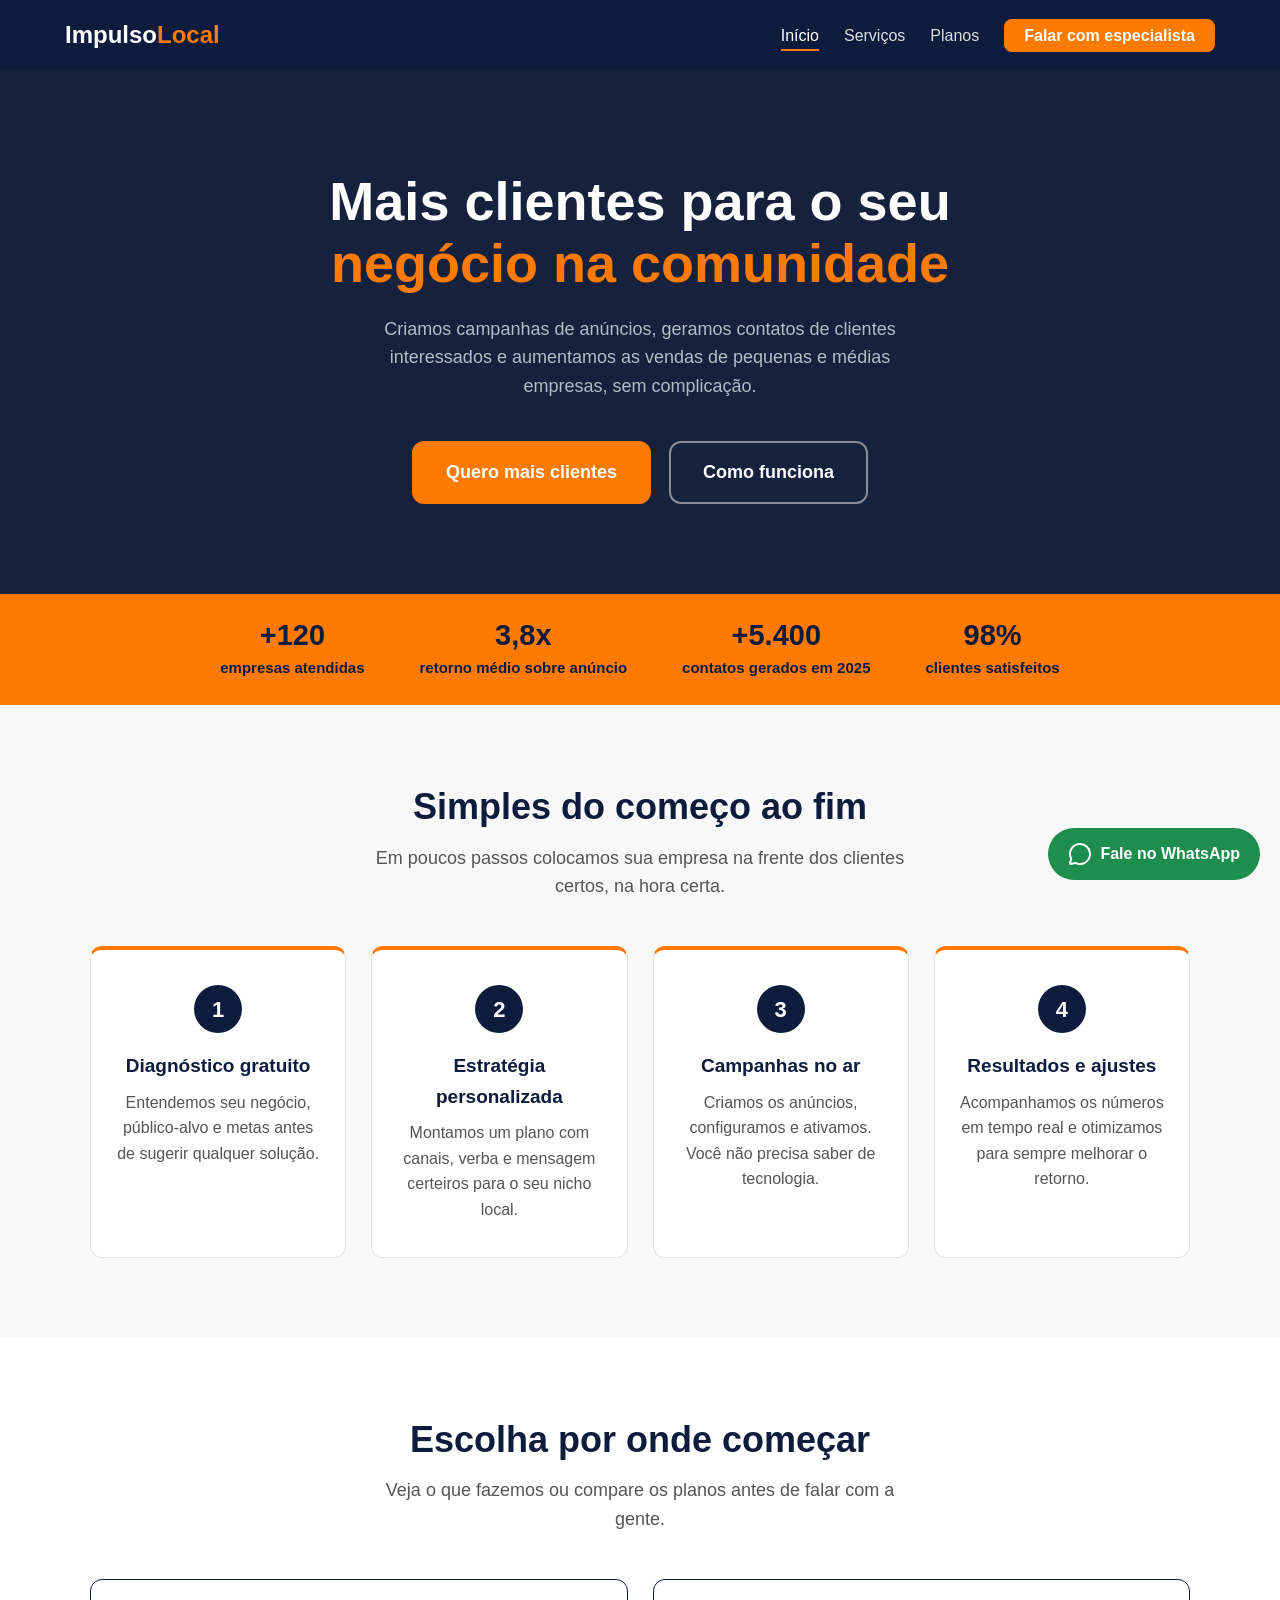
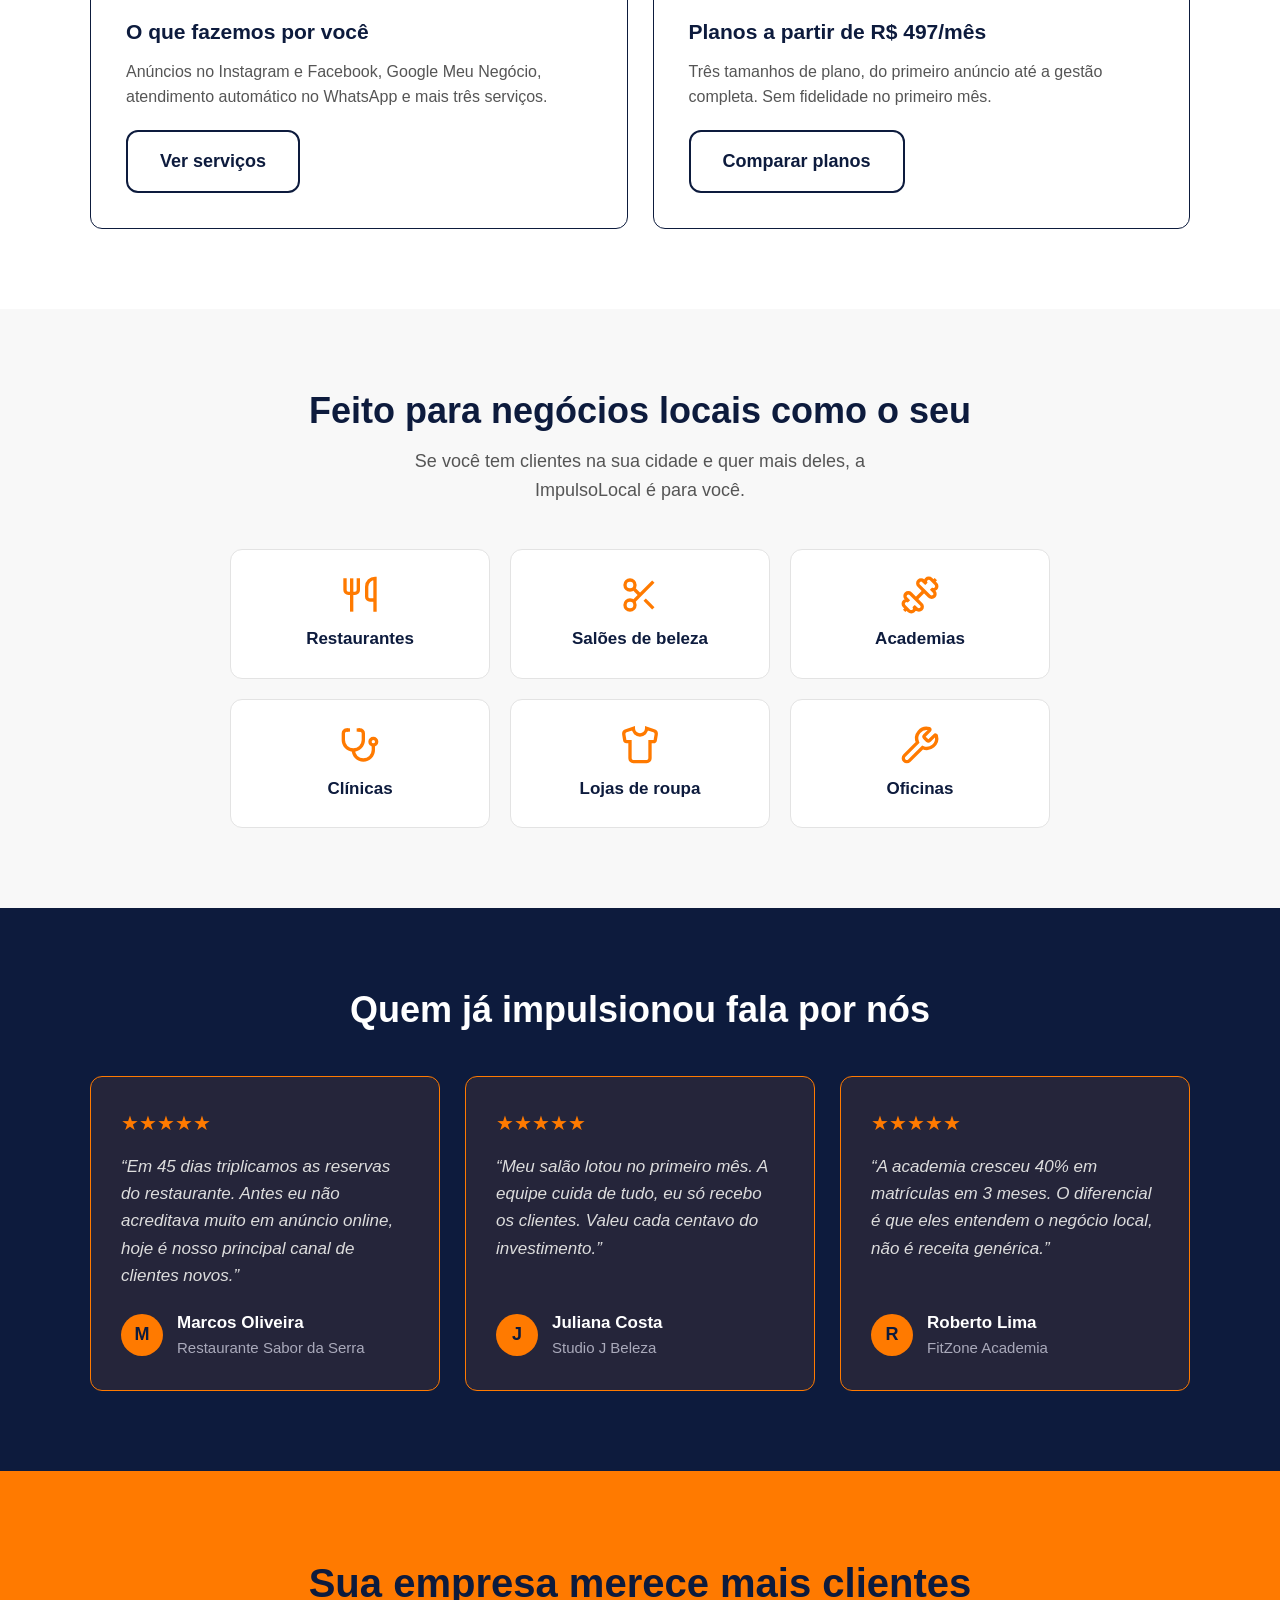
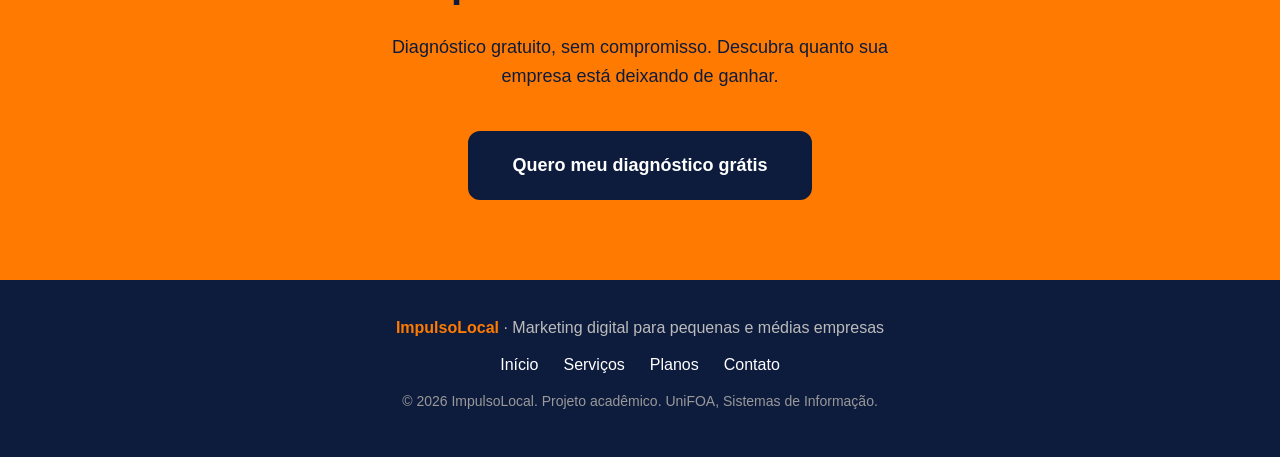
==== Externo/ImpulsoLocal-main/Projeto-pequenos-negocios/index.html @ 1c50158d "ImpulsoLocal" ====
<!DOCTYPE html>
<html lang="pt-BR">
<head>
  <meta charset="UTF-8" />
  <meta name="viewport" content="width=device-width, initial-scale=1.0" />
  <meta name="description" content="Anúncios, leads e mais clientes para pequenos negócios locais." />
  <title>ImpulsoLocal · Marketing para Pequenos Negócios</title>
  <link rel="stylesheet" href="css/style.css" />
</head>
<body>

  <!-- menu -->
  <nav aria-label="Menu principal">
    <div class="nav-inner">
      <a href="index.html" class="logo">Impulso<span>Local</span></a>
      <ul class="nav-links" id="navLinks">
        <li><a href="index.html" class="ativo">Início</a></li>
        <li><a href="servicos.html">Serviços</a></li>
        <li><a href="planos.html">Planos</a></li>
        <li><a href="contato.html" class="nav-cta">Falar com especialista</a></li>
      </ul>
    </div>
  </nav>

  <main>
    <!-- HERO -->
    <section class="hero">
      <h1>Mais clientes para o seu<br><em>negócio na comunidade</em></h1>
      <p>Criamos campanhas de anúncios, geramos contatos de clientes interessados e aumentamos as vendas de pequenas e médias empresas, sem complicação.</p>
      <div class="hero-btns">
        <a href="contato.html" class="btn-primary">Quero mais clientes</a>
        <a href="#como-funciona" class="btn-secondary">Como funciona</a>
      </div>
    </section>

    <!-- NÚMEROS -->
    <div class="stats-bar">
      <div class="stat"><strong>+120</strong><span>empresas atendidas</span></div>
      <div class="stat"><strong>3,8x</strong><span>retorno médio sobre anúncio</span></div>
      <div class="stat"><strong>+5.400</strong><span>contatos gerados em 2025</span></div>
      <div class="stat"><strong>98%</strong><span>clientes satisfeitos</span></div>
    </div>

    <!-- COMO FUNCIONA -->
    <section id="como-funciona" class="bg-cinza">
      <div class="container text-center">
        <h2 class="section-title">Simples do começo ao fim</h2>
        <p class="section-sub">Em poucos passos colocamos sua empresa na frente dos clientes certos, na hora certa.</p>
        <div class="steps-grid">
        <div class="step-card">
          <div class="step-num">1</div>
          <h3>Diagnóstico gratuito</h3>
          <p>Entendemos seu negócio, público-alvo e metas antes de sugerir qualquer solução.</p>
        </div>
        <div class="step-card">
          <div class="step-num">2</div>
          <h3>Estratégia personalizada</h3>
          <p>Montamos um plano com canais, verba e mensagem certeiros para o seu nicho local.</p>
        </div>
        <div class="step-card">
          <div class="step-num">3</div>
          <h3>Campanhas no ar</h3>
          <p>Criamos os anúncios, configuramos e ativamos. Você não precisa saber de tecnologia.</p>
        </div>
        <div class="step-card">
          <div class="step-num">4</div>
          <h3>Resultados e ajustes</h3>
          <p>Acompanhamos os números em tempo real e otimizamos para sempre melhorar o retorno.</p>
        </div>
        </div>
      </div>
    </section>

    <!-- CONHEÇA MAIS -->
    <section>
      <div class="container text-center">
        <h2 class="section-title">Escolha por onde começar</h2>
        <p class="section-sub">Veja o que fazemos ou compare os planos antes de falar com a gente.</p>
        <div class="preview-grid">
          <article class="preview-card">
            <h3>O que fazemos por você</h3>
            <p>Anúncios no Instagram e Facebook, Google Meu Negócio, atendimento automático no WhatsApp e mais três serviços.</p>
            <a href="servicos.html" class="btn-primary btn-outline">Ver serviços</a>
          </article>
          <article class="preview-card">
            <h3>Planos a partir de R$ 497/mês</h3>
            <p>Três tamanhos de plano, do primeiro anúncio até a gestão completa. Sem fidelidade no primeiro mês.</p>
            <a href="planos.html" class="btn-primary btn-outline">Comparar planos</a>
          </article>
        </div>
      </div>
    </section>

    <!-- PARA QUEM -->
    <section id="para-quem" class="bg-cinza">
      <div class="container text-center">
        <h2 class="section-title">Feito para negócios locais como o seu</h2>
        <p class="section-sub">Se você tem clientes na sua cidade e quer mais deles, a ImpulsoLocal é para você.</p>
        <ul class="audience-grid">
        <li class="audience-item"><svg class="icon" viewBox="0 0 24 24" aria-hidden="true"><path d="M3 2v7c0 1.1.9 2 2 2h4a2 2 0 0 0 2-2V2"/><path d="M7 2v20"/><path d="M21 15V2a5 5 0 0 0-5 5v6c0 1.1.9 2 2 2h3Zm0 0v7"/></svg>Restaurantes</li>
        <li class="audience-item"><svg class="icon" viewBox="0 0 24 24" aria-hidden="true"><circle cx="6" cy="6" r="3"/><path d="M8.12 8.12 12 12"/><path d="M20 4 8.12 15.88"/><circle cx="6" cy="18" r="3"/><path d="M14.8 14.8 20 20"/></svg>Salões de beleza</li>
        <li class="audience-item"><svg class="icon" viewBox="0 0 24 24" aria-hidden="true"><path d="M17.596 12.768a2 2 0 1 0 2.829-2.829l-1.768-1.767a2 2 0 0 0 2.828-2.829l-2.828-2.828a2 2 0 0 0-2.829 2.828l-1.767-1.768a2 2 0 1 0-2.829 2.829z"/><path d="m2.5 21.5 1.4-1.4"/><path d="m20.1 3.9 1.4-1.4"/><path d="M5.343 21.485a2 2 0 1 0 2.829-2.828l1.767 1.768a2 2 0 1 0 2.829-2.829l-6.364-6.364a2 2 0 1 0-2.829 2.829l1.768 1.767a2 2 0 0 0-2.828 2.829z"/><path d="m9.6 14.4 4.8-4.8"/></svg>Academias</li>
        <li class="audience-item"><svg class="icon" viewBox="0 0 24 24" aria-hidden="true"><path d="M11 2v2"/><path d="M5 2v2"/><path d="M5 3H4a2 2 0 0 0-2 2v4a6 6 0 0 0 12 0V5a2 2 0 0 0-2-2h-1"/><path d="M8 15a6 6 0 0 0 12 0v-3"/><circle cx="20" cy="10" r="2"/></svg>Clínicas</li>
        <li class="audience-item"><svg class="icon" viewBox="0 0 24 24" aria-hidden="true"><path d="M20.38 3.46 16 2a4 4 0 0 1-8 0L3.62 3.46a2 2 0 0 0-1.34 2.23l.58 3.47a1 1 0 0 0 .99.84H6v10c0 1.1.9 2 2 2h8a2 2 0 0 0 2-2V10h2.15a1 1 0 0 0 .99-.84l.58-3.47a2 2 0 0 0-1.34-2.23z"/></svg>Lojas de roupa</li>
        <li class="audience-item"><svg class="icon" viewBox="0 0 24 24" aria-hidden="true"><path d="M14.7 6.3a1 1 0 0 0 0 1.4l1.6 1.6a1 1 0 0 0 1.4 0l3.106-3.105c.32-.322.863-.22.983.218a6 6 0 0 1-8.259 7.057l-7.91 7.91a1 1 0 0 1-2.999-3l7.91-7.91a6 6 0 0 1 7.057-8.259c.438.12.54.662.219.984z"/></svg>Oficinas</li>
        </ul>
      </div>
    </section>

    <!-- DEPOIMENTOS -->
    <section class="bg-azul">
      <div class="container text-center">
        <h2 class="section-title">Quem já impulsionou fala por nós</h2>
        <div class="depo-grid">
        <figure class="depo-card">
          <div class="depo-stars" role="img" aria-label="Avaliação 5 de 5 estrelas">★★★★★</div>
          <blockquote class="depo-text">“Em 45 dias triplicamos as reservas do restaurante. Antes eu não acreditava muito em anúncio online, hoje é nosso principal canal de clientes novos.”</blockquote>
          <figcaption class="depo-author">
            <div class="depo-avatar" aria-hidden="true">M</div>
            <div>
              <div class="depo-name">Marcos Oliveira</div>
              <div class="depo-biz">Restaurante Sabor da Serra</div>
            </div>
          </figcaption>
        </figure>
        <figure class="depo-card">
          <div class="depo-stars" role="img" aria-label="Avaliação 5 de 5 estrelas">★★★★★</div>
          <blockquote class="depo-text">“Meu salão lotou no primeiro mês. A equipe cuida de tudo, eu só recebo os clientes. Valeu cada centavo do investimento.”</blockquote>
          <figcaption class="depo-author">
            <div class="depo-avatar" aria-hidden="true">J</div>
            <div>
              <div class="depo-name">Juliana Costa</div>
              <div class="depo-biz">Studio J Beleza</div>
            </div>
          </figcaption>
        </figure>
        <figure class="depo-card">
          <div class="depo-stars" role="img" aria-label="Avaliação 5 de 5 estrelas">★★★★★</div>
          <blockquote class="depo-text">“A academia cresceu 40% em matrículas em 3 meses. O diferencial é que eles entendem o negócio local, não é receita genérica.”</blockquote>
          <figcaption class="depo-author">
            <div class="depo-avatar" aria-hidden="true">R</div>
            <div>
              <div class="depo-name">Roberto Lima</div>
              <div class="depo-biz">FitZone Academia</div>
            </div>
          </figcaption>
        </figure>
        </div>
      </div>
    </section>

    <!-- CTA FINAL -->
    <div class="cta-section">
      <h2>Sua empresa merece mais clientes</h2>
      <p>Diagnóstico gratuito, sem compromisso. Descubra quanto sua empresa está deixando de ganhar.</p>
      <a href="contato.html" class="btn-primary">Quero meu diagnóstico grátis</a>
    </div>
  </main>

  <!-- RODAPÉ -->
  <footer>
    <p><strong>ImpulsoLocal</strong> · Marketing digital para pequenas e médias empresas</p>
    <ul class="footer-links">
      <li><a href="index.html">Início</a></li>
      <li><a href="servicos.html">Serviços</a></li>
      <li><a href="planos.html">Planos</a></li>
      <li><a href="contato.html">Contato</a></li>
    </ul>
    <p class="copy">© <span id="ano">2026</span> ImpulsoLocal. Projeto acadêmico. UniFOA, Sistemas de Informação.</p>
  </footer>

  <!-- botão do whatsapp -->
  <a href="https://wa.me/5524999999999?text=Ol%C3%A1!%20Vim%20pelo%20site%20e%20quero%20saber%20mais%20sobre%20a%20ImpulsoLocal." class="whatsapp-float" target="_blank" rel="noopener" aria-label="Conversar pelo WhatsApp (abre em nova aba)">
    <svg class="icon" viewBox="0 0 24 24" aria-hidden="true"><path d="M2.992 16.342a2 2 0 0 1 .094 1.167l-1.065 3.29a1 1 0 0 0 1.236 1.168l3.413-.998a2 2 0 0 1 1.099.092 10 10 0 1 0-4.777-4.719"/></svg>
    <span class="rotulo">Fale no WhatsApp</span>
  </a>

  <script src="js/main.js"></script>
</body>
</html>
---- Externo/ImpulsoLocal-main/Projeto-pequenos-negocios/css/style.css ----
/* ImpulsoLocal - estilo de todas as páginas */

* {
  margin: 0;
  padding: 0;
  box-sizing: border-box;
}

body {
  font-family: 'Segoe UI', Arial, sans-serif;
  font-size: 18px;
  line-height: 1.6;
  color: #222222;
  background-color: #ffffff;
}

a {
  color: #0D1B3D;
}

.container {
  max-width: 1100px;
  margin: 0 auto;
}

section {
  padding: 80px 25px;
}

.section-title {
  font-size: 36px;
  font-weight: bold;
  line-height: 1.2;
  margin-bottom: 15px;
  color: #0D1B3D;
}

.section-sub {
  max-width: 560px;
  margin: 0 auto;
  color: #555555;
}

.text-center {
  text-align: center;
}

.bg-cinza {
  background-color: #F8F8F8;
}

.bg-azul {
  background-color: #0D1B3D;
  color: #ffffff;
}

.bg-azul .section-title {
  color: #ffffff;
}

/* icones em svg */
.icon {
  width: 18px;
  height: 18px;
  fill: none;
  stroke: currentColor;
  stroke-width: 2;
  flex-shrink: 0;
}

/* botoes */
.btn-primary,
.btn-secondary {
  display: inline-block;
  padding: 15px 32px;
  border-radius: 12px;
  font-family: inherit;
  font-size: 18px;
  font-weight: bold;
  text-align: center;
  text-decoration: none;
  cursor: pointer;
}

.btn-primary {
  background-color: #FF7A00;
  color: #ffffff;
  border: 2px solid #FF7A00;
}

.btn-primary:hover {
  background-color: #FF7A00;
  border-color: #FF7A00;
}

.btn-secondary {
  background-color: transparent;
  color: #ffffff;
  border: 2px solid #8a8a99;
}

.btn-secondary:hover {
  color: #FF7A00;
  border-color: #FF7A00;
}

.btn-outline {
  background-color: transparent;
  color: #0D1B3D;
  border: 2px solid #0D1B3D;
}

.btn-outline:hover {
  background-color: #0D1B3D;
  border-color: #0D1B3D;
  color: #ffffff;
}

/* cabeçalho das páginas internas */
.page-header {
  background-color: #16213E;
  color: #ffffff;
  text-align: center;
  padding: 60px 25px 55px;
}

.page-header h1 {
  font-size: 44px;
  line-height: 1.2;
  margin-bottom: 10px;
}

.page-header p {
  max-width: 560px;
  margin: 0 auto;
  color: #b0bec5;
}

.breadcrumb {
  display: flex;
  justify-content: center;
  gap: 8px;
  list-style: none;
  font-size: 14px;
  color: #b0bec5;
  margin-bottom: 18px;
}

.breadcrumb a {
  color: #ffffff;
}

/* menu */
nav {
  background-color: #0D1B3D;
}

.nav-inner {
  max-width: 1200px;
  margin: 0 auto;
  padding: 16px 25px;
  display: flex;
  justify-content: space-between;
  align-items: center;
  gap: 20px;
}

.logo {
  font-size: 24px;
  font-weight: bold;
  color: #ffffff;
  text-decoration: none;
}

.logo span {
  color: #FF7A00;
}

.nav-links {
  display: flex;
  align-items: center;
  gap: 25px;
  list-style: none;
}

.nav-links a {
  color: #dddddd;
  text-decoration: none;
  font-size: 16px;
  padding: 5px 0;
  border-bottom: 2px solid transparent;
}

.nav-links a:hover {
  color: #FF7A00;
}

.nav-links .ativo {
  color: #ffffff;
  border-bottom-color: #FF7A00;
}

.nav-links .nav-cta {
  background-color: #FF7A00;
  color: #ffffff;
  padding: 8px 20px;
  border-radius: 8px;
  border-bottom: none;
  font-weight: bold;
}

.nav-links .nav-cta:hover {
  background-color: #FF7A00;
  color: #ffffff;
}

/* home: hero */
.hero {
  background-color: #16213E;
  color: #ffffff;
  text-align: center;
  padding: 100px 25px 90px;
}

.hero h1 {
  max-width: 860px;
  margin: 0 auto 20px;
  font-size: 54px;
  line-height: 1.15;
}

.hero h1 em {
  font-style: normal;
  color: #FF7A00;
}

.hero p {
  max-width: 560px;
  margin: 0 auto 40px;
  color: #b0bec5;
}

.hero-btns {
  display: flex;
  justify-content: center;
  flex-wrap: wrap;
  gap: 18px;
}

/* home: numeros */
.stats-bar {
  display: flex;
  justify-content: center;
  flex-wrap: wrap;
  gap: 25px 55px;
  padding: 24px 25px;
  background-color: #FF7A00;
}

.stat {
  text-align: center;
  color: #0D1B3D;
}

.stat strong {
  display: block;
  font-size: 29px;
  line-height: 1.2;
}

.stat span {
  font-size: 15px;
  font-weight: bold;
}

/* home: como funciona */
.steps-grid {
  display: grid;
  grid-template-columns: repeat(auto-fit, minmax(240px, 1fr));
  gap: 25px;
  margin-top: 45px;
}

.step-card {
  flex: 1 1 220px;
  padding: 35px 25px;
  text-align: center;
  background-color: #ffffff;
  border: 1px solid #e3e3e3;
  border-top: 4px solid #FF7A00;
  border-radius: 12px;
}

.step-num {
  width: 48px;
  height: 48px;
  margin: 0 auto 18px;
  display: flex;
  justify-content: center;
  align-items: center;
  border-radius: 50%;
  background-color: #0D1B3D;
  color: #ffffff;
  font-size: 22px;
  font-weight: bold;
}

.step-card h3 {
  font-size: 19px;
  margin-bottom: 8px;
  color: #0D1B3D;
}

.step-card p {
  font-size: 16px;
  color: #555555;
}

/* home: para quem */
.audience-grid {
  display: grid;
  grid-template-columns: repeat(auto-fit, minmax(240px, 1fr));
  justify-content: center;
  gap: 20px;
  max-width: 820px;
  margin: 45px auto 0;
  list-style: none;
}

.audience-item {
  flex: 1 1 220px;
  max-width: 260px;
  padding: 25px 18px;
  text-align: center;
  background-color: #ffffff;
  border: 1px solid #e3e3e3;
  border-radius: 12px;
  font-weight: bold;
  font-size: 17px;
  color: #0D1B3D;
}

.audience-item:hover {
  background-color: #0D1B3D;
  color: #ffffff;
}

.audience-item .icon {
  display: block;
  width: 40px;
  height: 40px;
  margin: 0 auto 10px;
  color: #FF7A00;
}

/* home: links para as outras paginas */
.preview-grid {
  display: grid;
  grid-template-columns: repeat(auto-fit, minmax(240px, 1fr));
  gap: 25px;
  margin-top: 45px;
}

.preview-card {
  flex: 1 1 300px;
  padding: 35px;
  text-align: left;
  border: 1px solid #0D1B3D;
  border-radius: 12px;
}

.preview-card h3 {
  font-size: 21px;
  color: #0D1B3D;
  margin-bottom: 10px;
}

.preview-card p {
  font-size: 16px;
  color: #555555;
  margin-bottom: 20px;
}

/* home: depoimentos */
.depo-grid {
  display: grid;
  grid-template-columns: repeat(auto-fit, minmax(240px, 1fr));
  gap: 25px;
  margin-top: 45px;
  text-align: left;
}

.depo-card {
  flex: 1 1 280px;
  display: flex;
  flex-direction: column;
  padding: 30px;
  background-color: #25253a;
  border: 1px solid #FF7A00;
  border-radius: 12px;
}

.depo-stars {
  font-size: 20px;
  color: #FF7A00;
  margin-bottom: 14px;
}

.depo-text {
  flex-grow: 1;
  font-size: 17px;
  font-style: italic;
  color: #dddddd;
  margin-bottom: 20px;
}

.depo-author {
  display: flex;
  align-items: center;
  gap: 14px;
}

.depo-avatar {
  width: 42px;
  height: 42px;
  display: flex;
  justify-content: center;
  align-items: center;
  border-radius: 50%;
  background-color: #FF7A00;
  color: #0D1B3D;
  font-weight: bold;
}

.depo-name {
  font-weight: bold;
  font-size: 17px;
}

.depo-biz {
  font-size: 15px;
  color: #aaaabb;
}

/* home: chamada final */
.cta-section {
  padding: 80px 25px;
  text-align: center;
  background-color: #FF7A00;
  color: #0D1B3D;
}

.cta-section h2 {
  font-size: 40px;
  margin-bottom: 18px;
}

.cta-section p {
  max-width: 520px;
  margin: 0 auto 40px;
  font-weight: 500;
}

.cta-section .btn-primary {
  background-color: #0D1B3D;
  border-color: #0D1B3D;
  color: #ffffff;
  padding: 18px 42px;
}

.cta-section .btn-primary:hover {
  background-color: #0a0a1a;
  border-color: #0a0a1a;
}

/* servicos */
.services-grid {
  display: grid;
  grid-template-columns: repeat(3, 1fr);
  gap: 20px;
  margin-top: 45px;
  text-align: left;
}

.service-card {
  flex: 1 1 290px;
  padding: 30px;
  background-color: #ffffff;
  border: 1px solid #e3e3e3;
  border-radius: 12px;
}

.service-card:hover {
  border-color: #FF7A00;
}

.service-icon {
  width: 54px;
  height: 54px;
  margin-bottom: 18px;
  display: flex;
  justify-content: center;
  align-items: center;
  border-radius: 10px;
  background-color: #FFEDE6;
  color: #FF7A00;
}

.service-icon .icon {
  width: 27px;
  height: 27px;
}

.service-card h3 {
  font-size: 19px;
  color: #0D1B3D;
  margin-bottom: 8px;
}

.service-card p {
  font-size: 16px;
  color: #555555;
}

.service-tag {
  display: inline-block;
  margin-top: 16px;
  padding: 3px 10px;
  border-radius: 6px;
  font-size: 13px;
  font-weight: bold;
  background-color: #FFEDE6;
  color: #FF7A00;
}

/* planos */
.billing-toggle {
  display: inline-block;
  padding: 5px;
  margin-top: 30px;
  background-color: #ffffff;
  border: 2px solid #e3e3e3;
  border-radius: 30px;
}

.billing-toggle button {
  padding: 8px 22px;
  border: none;
  border-radius: 30px;
  background-color: transparent;
  font-family: inherit;
  font-size: 16px;
  font-weight: bold;
  color: #555555;
  cursor: pointer;
}

.billing-toggle .ativo {
  background-color: #0D1B3D;
  color: #ffffff;
}

.desconto {
  font-size: 14px;
  color: #2E7D32;
}

.billing-toggle .ativo .desconto {
  color: #9be7a0;
}

.plans-grid {
  display: flex;
  flex-wrap: wrap;
  justify-content: center;
  align-items: flex-start;
  gap: 25px;
  margin-top: 50px;
  text-align: left;
}

.plan-card {
  flex: 1 1 290px;
  max-width: 360px;
  padding: 35px 30px;
  background-color: #ffffff;
  border: 2px solid #e3e3e3;
  border-radius: 12px;
}

.plan-card.destaque {
  border-color: #FF7A00;
}

.plan-badge {
  display: inline-block;
  margin-bottom: 12px;
  padding: 4px 14px;
  border-radius: 20px;
  font-size: 13px;
  font-weight: bold;
  background-color: #0D1B3D;
  color: #ffffff;
}

.plan-name {
  font-size: 21px;
  color: #0D1B3D;
}

.plan-porte {
  display: inline-block;
  margin-top: 5px;
  padding: 2px 10px;
  border-radius: 6px;
  font-size: 14px;
  font-weight: bold;
  background-color: #FFEDE6;
  color: #FF7A00;
}

.plan-price {
  margin-top: 12px;
  font-size: 38px;
  font-weight: bold;
  line-height: 1.2;
  color: #0D1B3D;
}

.plan-price .por-mes {
  font-size: 18px;
  font-weight: normal;
  color: #555555;
}

.plan-cobranca {
  font-size: 14px;
  color: #555555;
}

.plan-desc {
  margin: 14px 0 18px;
  font-size: 16px;
  color: #555555;
}

.plan-features {
  list-style: none;
  margin-bottom: 10px;
}

.plan-features li {
  display: flex;
  align-items: center;
  gap: 8px;
  padding: 7px 0;
  font-size: 16px;
  color: #333333;
  border-bottom: 1px solid #f0f0f0;
}

.plan-features li .icon {
  color: #2E7D32;
}

/* a lista extra fica escondida ate clicar em "ver todos" */
.extra {
  display: none;
}

.extra.aberto {
  display: block;
}

.btn-ver-mais {
  display: flex;
  align-items: center;
  gap: 5px;
  padding: 5px 0;
  margin-bottom: 25px;
  border: none;
  background-color: transparent;
  font-family: inherit;
  font-size: 15px;
  font-weight: bold;
  color: #FF7A00;
  cursor: pointer;
}

.btn-plan {
  display: block;
  width: 100%;
}

.plans-nota {
  margin-top: 35px;
  font-size: 16px;
  color: #555555;
}

/* contato */
.form-grid {
  display: flex;
  flex-wrap: wrap;
  align-items: flex-start;
  gap: 45px;
}

.form-info {
  flex: 1 1 300px;
}

.form-info p {
  font-size: 17px;
  color: #555555;
  margin-bottom: 25px;
}

.contact-item {
  display: flex;
  align-items: center;
  gap: 12px;
  margin-bottom: 16px;
  font-size: 16px;
  color: #555555;
}

.contact-item .icon {
  width: 22px;
  height: 22px;
  color: #C2410C;
}

.contact-item a {
  font-weight: bold;
}

.form-box {
  flex: 2 1 420px;
  padding: 35px;
  background-color: #ffffff;
  border: 1px solid #e3e3e3;
  border-radius: 12px;
}

.form-legenda {
  font-size: 14px;
  color: #555555;
  margin-bottom: 20px;
}

.obrigatorio {
  color: #C62828;
  font-weight: bold;
}

.aviso-dados {
  display: none;
  justify-content: space-between;
  align-items: center;
  flex-wrap: wrap;
  gap: 18px;
  padding: 12px 18px;
  margin-bottom: 20px;
  font-size: 15px;
  color: #0D1B3D;
  background-color: #FFF4EE;
  border: 1px solid #ffc4ae;
  border-radius: 8px;
}

.aviso-dados.visivel {
  display: flex;
}

.link-botao {
  padding: 0;
  border: none;
  background-color: transparent;
  font-family: inherit;
  font-size: 15px;
  font-weight: bold;
  color: #C2410C;
  text-decoration: underline;
  cursor: pointer;
}

.form-row {
  display: flex;
  flex-wrap: wrap;
  gap: 0 18px;
}

.form-row .form-group {
  flex: 1 1 200px;
}

.form-group {
  margin-bottom: 20px;
}

.form-group label {
  display: block;
  margin-bottom: 6px;
  font-size: 15px;
  font-weight: bold;
  color: #0D1B3D;
}

.form-group .opcional {
  font-weight: normal;
  color: #555555;
}

.form-group input,
.form-group select,
.form-group textarea {
  width: 100%;
  padding: 13px 18px;
  font-family: inherit;
  font-size: 17px;
  background-color: #fafafa;
  border: 2px solid #d6d6d6;
  border-radius: 8px;
}

.form-group input:focus,
.form-group select:focus,
.form-group textarea:focus {
  background-color: #ffffff;
  border-color: #FF7A00;
  outline: none;
}

.form-group textarea {
  min-height: 100px;
}

/* o js coloca a classe com-erro ou valido no .form-group */
.com-erro input,
.com-erro select,
.com-erro textarea {
  background-color: #FFF6F6;
  border-color: #C62828;
}

.valido input,
.valido select,
.valido textarea {
  border-color: #2E7D32;
}

.msg-erro {
  font-size: 14px;
  color: #C62828;
}

.dica {
  margin-top: 5px;
  font-size: 14px;
  color: #555555;
}

.contador {
  margin-top: 4px;
  font-size: 13px;
  text-align: right;
  color: #555555;
}

.form-acoes {
  display: flex;
  flex-direction: column;
  gap: 14px;
}

.btn-cancelar {
  display: none;
}

.btn-cancelar.visivel {
  display: block;
}

.form-success {
  display: none;
  padding: 25px 18px;
  text-align: center;
  color: #0D1B3D;
}

.form-success.visivel {
  display: block;
}

.success-icon {
  width: 64px;
  height: 64px;
  margin: 0 auto 18px;
  display: flex;
  justify-content: center;
  align-items: center;
  border-radius: 50%;
  background-color: #E8F5E9;
  color: #2E7D32;
}

.success-icon .icon {
  width: 34px;
  height: 34px;
}

.form-success h2 {
  font-size: 22px;
  margin-bottom: 8px;
}

.form-success p {
  font-size: 16px;
  color: #555555;
  margin-bottom: 25px;
}

.success-acoes {
  display: flex;
  justify-content: center;
  flex-wrap: wrap;
  gap: 14px;
}

/* rodape */
footer {
  padding: 35px 25px 45px;
  text-align: center;
  font-size: 16px;
  color: #bbbbbb;
  background-color: #0D1B3D;
}

footer strong {
  color: #FF7A00;
}

footer a {
  color: #ffffff;
  text-decoration: none;
}

footer a:hover {
  color: #FF6B35;
}

.footer-links {
  display: flex;
  justify-content: center;
  flex-wrap: wrap;
  gap: 8px 25px;
  margin: 12px 0;
  list-style: none;
}

.copy {
  font-size: 14px;
  color: #999999;
}

/* botao do whatsapp que fica fixo no canto */
.whatsapp-float {
  position: fixed;
  right: 20px;
  bottom: 20px;
  display: flex;
  align-items: center;
  gap: 8px;
  padding: 13px 20px;
  border-radius: 30px;
  font-size: 16px;
  font-weight: bold;
  text-decoration: none;
  color: #ffffff;
  background-color: #1E8E4E;
}

.whatsapp-float:hover {
  background-color: #17733F;
}

.whatsapp-float .icon {
  width: 24px;
  height: 24px;
}

/* tablet */
@media (max-width: 768px) {
  .nav-inner {
    flex-direction: column;
    gap: 14px;
  }

  .nav-links {
    flex-wrap: wrap;
    justify-content: center;
    gap: 12px 22px;
  }

  .hero h1 {
    font-size: 40px;
  }

  .page-header h1 {
    font-size: 34px;
  }

  .section-title {
    font-size: 30px;
  }

  .cta-section h2 {
    font-size: 32px;
  }
}

/* celular */
@media (max-width: 480px) {
  body {
    font-size: 16px;
  }

  .nav-links {
    flex-direction: column;
    gap: 10px;
  }

  section {
    padding: 55px 20px;
  }

  .hero {
    padding: 65px 20px 55px;
  }

  .hero h1 {
    font-size: 32px;
  }

  .hero-btns a {
    flex-basis: 100%;
  }

  .page-header h1 {
    font-size: 28px;
  }

  .section-title,
  .cta-section h2 {
    font-size: 26px;
  }

  .stat {
    flex-basis: 40%;
  }

  .form-box {
    padding: 22px;
  }

  .whatsapp-float {
    padding: 14px;
  }

  .whatsapp-float .rotulo {
    display: none;
  }
}
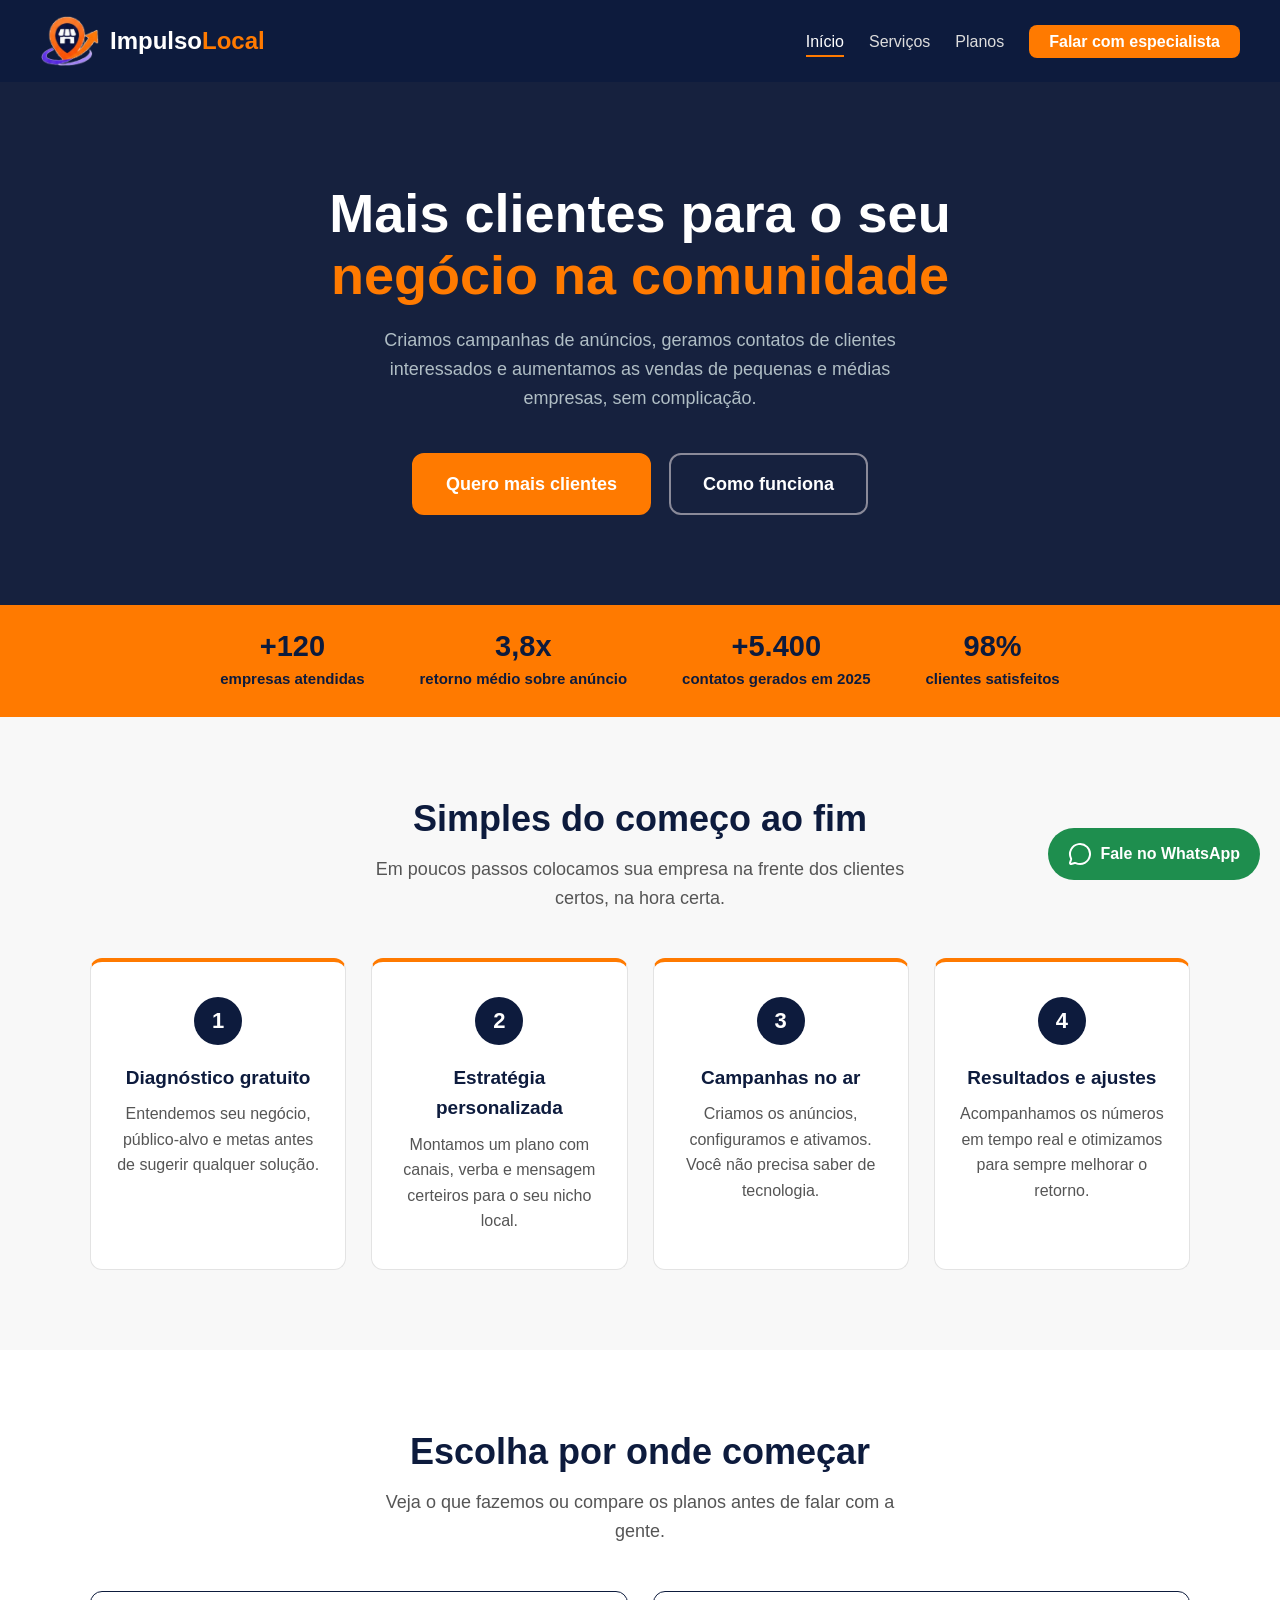
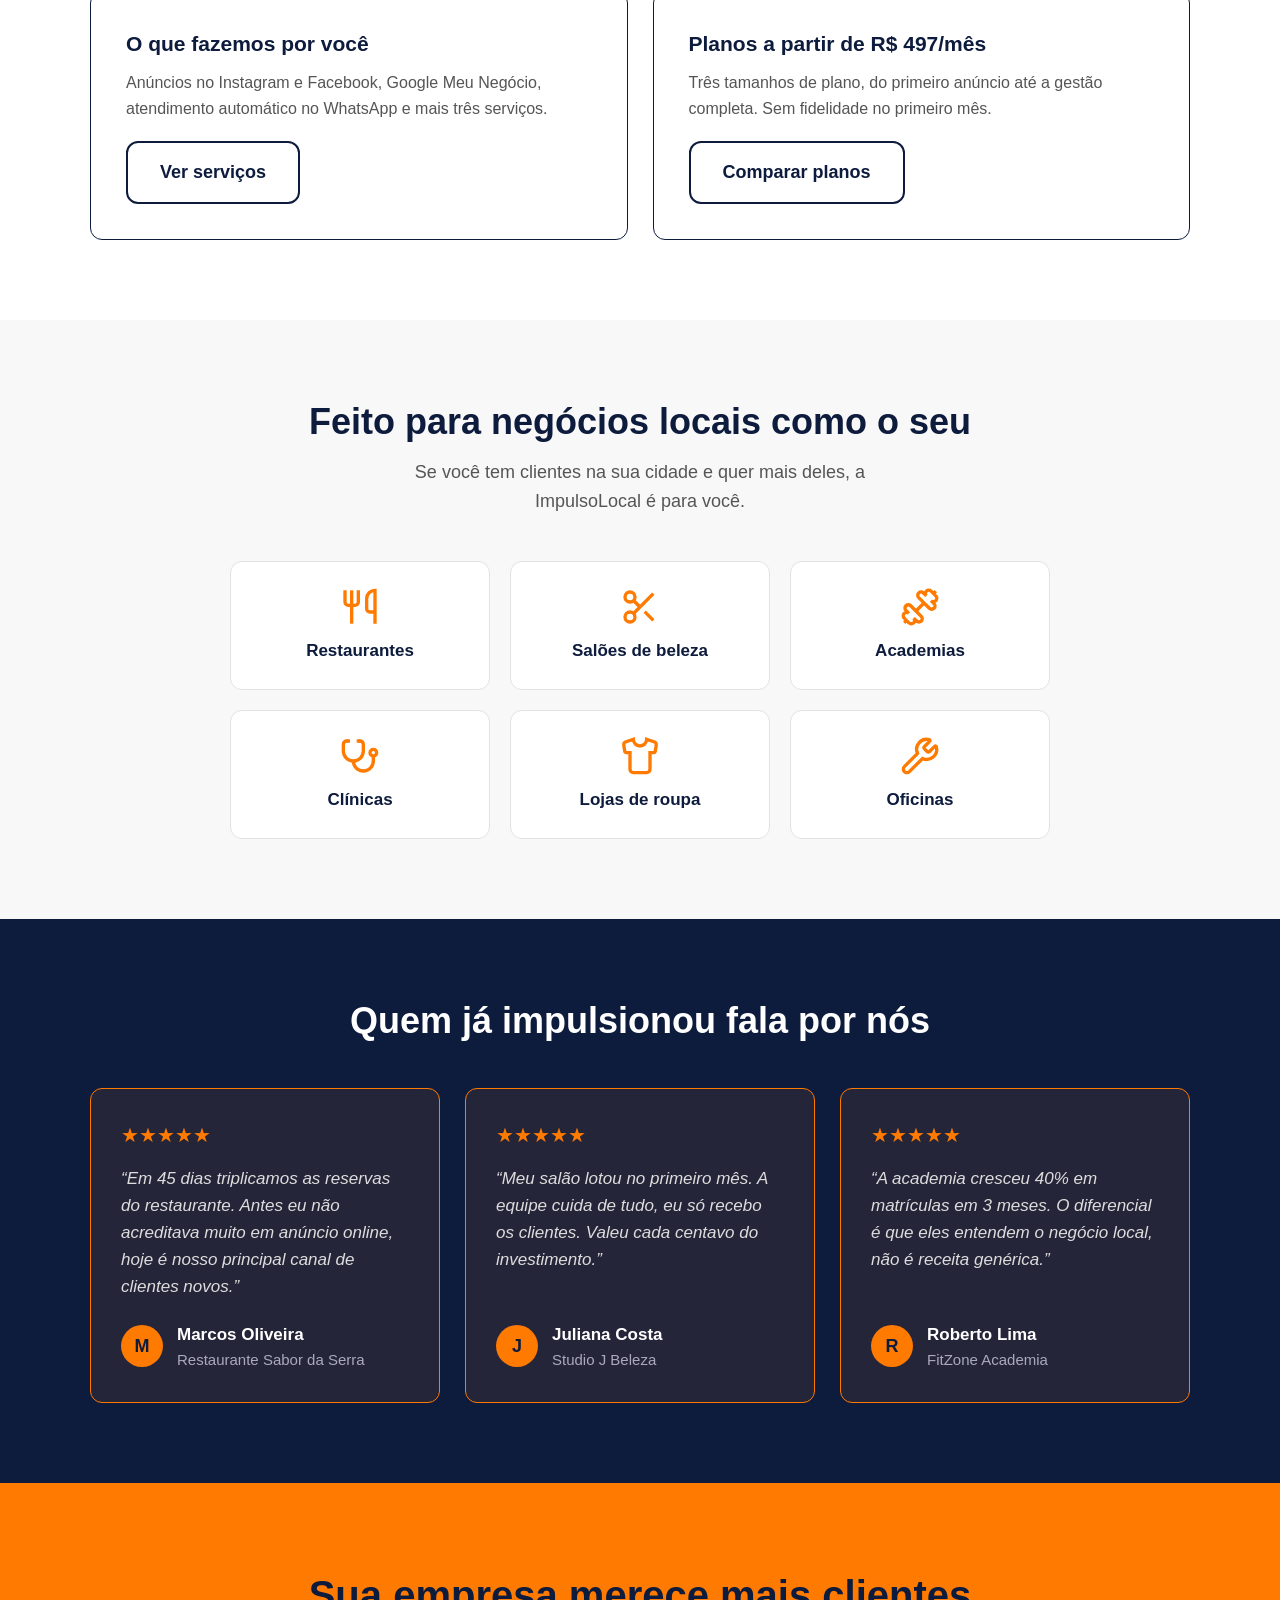
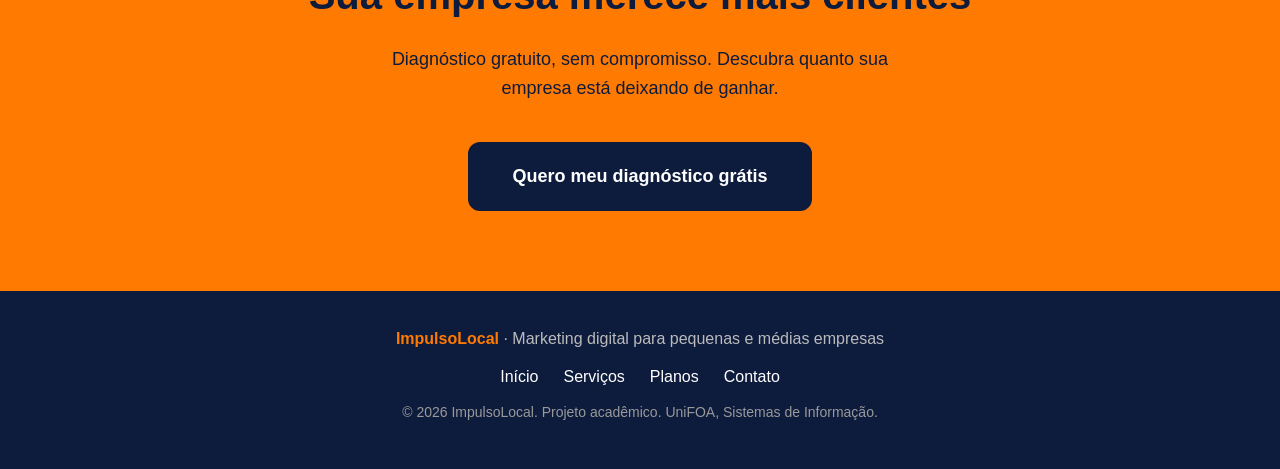
==== commit e408fc16: "logo add" ====
--- a/Externo/ImpulsoLocal-main/Projeto-pequenos-negocios/index.html
+++ b/Externo/ImpulsoLocal-main/Projeto-pequenos-negocios/index.html
@@ -6,13 +6,17 @@
   <meta name="description" content="Anúncios, leads e mais clientes para pequenos negócios locais." />
   <title>ImpulsoLocal · Marketing para Pequenos Negócios</title>
   <link rel="stylesheet" href="css/style.css" />
+  <link rel="shortcut icon" href="01-simbolo.png" type="image/x-icon">
 </head>
 <body>
 
   <!-- menu -->
   <nav aria-label="Menu principal">
     <div class="nav-inner">
-      <a href="index.html" class="logo">Impulso<span>Local</span></a>
+      <div class="logo-site">
+        <img src="01-simbolo.png" alt="Logo do site">
+        <a href="index.html" class="logo">Impulso<span>Local</span></a>
+      </div>
       <ul class="nav-links" id="navLinks">
         <li><a href="index.html" class="ativo">Início</a></li>
         <li><a href="servicos.html">Serviços</a></li>
--- a/Externo/ImpulsoLocal-main/Projeto-pequenos-negocios/css/style.css
+++ b/Externo/ImpulsoLocal-main/Projeto-pequenos-negocios/css/style.css
@@ -156,13 +156,25 @@
 }
 
 .nav-inner {
-  max-width: 1200px;
+  width: 100%;
+  max-width: 1400px;
   margin: 0 auto;
-  padding: 16px 25px;
+  padding: 16px 40px;
+  box-sizing: border-box;
   display: flex;
   justify-content: space-between;
   align-items: center;
   gap: 20px;
+}
+.logo-site{
+  display: flex;
+  align-items: center;
+  gap: 10px;
+}
+.logo-site img{
+  width: 60px;
+  height: 50px;
+  object-fit: contain;
 }
 
 .logo {
